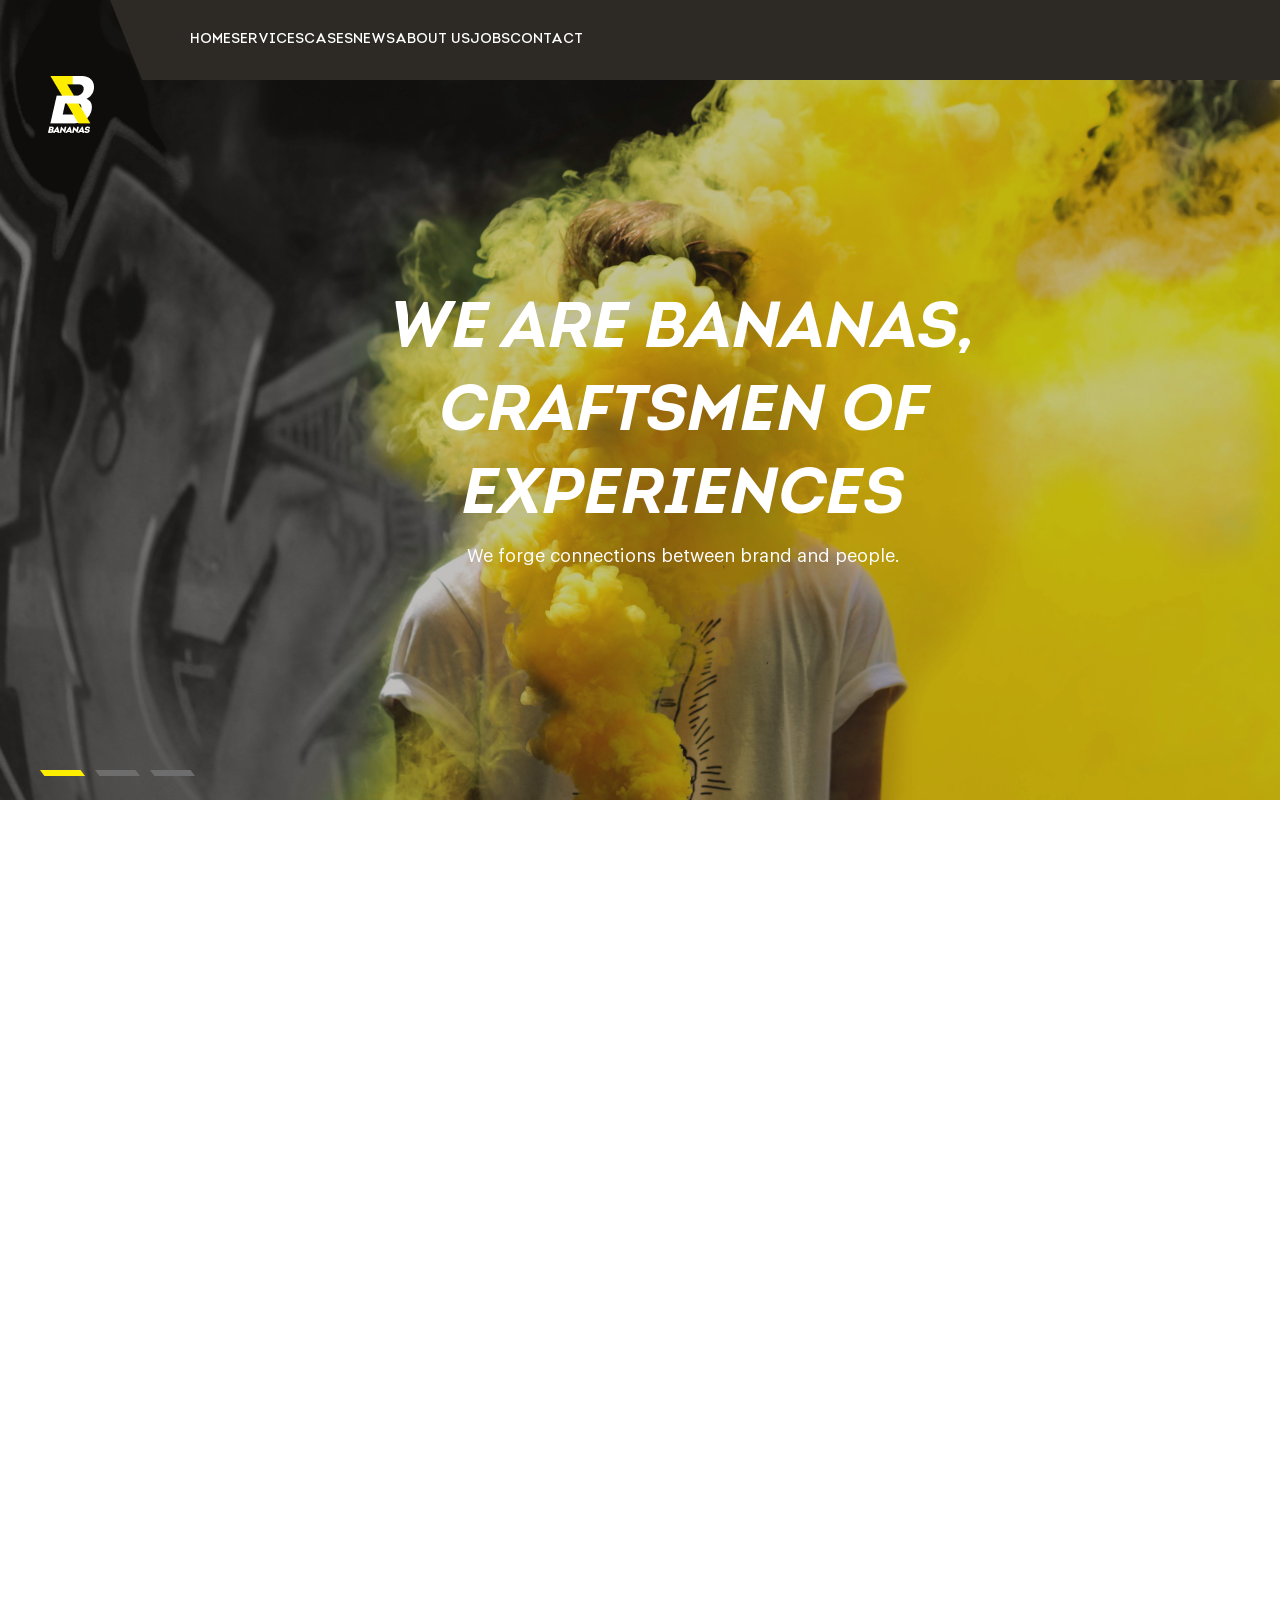
==== dev/pages/index.html @ ece738bb "fixed main slider" ====
<!DOCTYPE html>
<html lang="ru">
  <head>
    <meta charset="utf-8">
    <meta name="viewport" content="width=device-width, initial-scale=1">
    <!--meta(name="theme-color" content="#80a535")-->
    <link rel="shortcut icon" href="img/favicon.png" type="image/png">
    <!--link(rel="icon" type="image/png" href="../img/favicons/16x16.png" sizes="16x16")-->
    <!--link(rel="icon" type="image/png" href="../img/favicons/32x32.png" sizes="32x32")-->
    <!--link(rel="icon" type="image/png" href="../img/favicons/96x96.png" sizes="96x96")-->
    <title>Page</title>
    <!--link(rel='stylesheet', href='../styles/bootstrap.css')-->
    <link rel="stylesheet" href="../styles/normalize.css">
    <link rel="stylesheet" href="../styles/style.css">
    <!-- HTML5 Shim and Respond.js IE8 support of HTML5 elements and media queries-->
    <!-- WARNING: Respond.js doesn't work if you view the page via file://-->
    <!--if lt IE 9-->
    <!--script(src='https://oss.maxcdn.com/libs/html5shiv/3.7.0/html5shiv.js')-->
    <!--script(src='https://oss.maxcdn.com/libs/respond.js/1.4.2/respond.min.js')-->
  </head>
  <body>
    <!-- header-->
    <header class="header">
      <!-- container-->
      <div class="container">
        <!-- logo space-->
        <div class="header__logo-space">
          <!-- logotype--><a class="logo header__logo" href="#" title=""><img src="../img/logo.png" alt="@@"></a>
        </div>
        <!-- nav space-->
        <div class="header__nav-space">
          <!-- nav btn space-->
          <div class="header__nav-button-space">
            <!-- navigation-->
            <nav class="header__nav">
              <ul>
                <li><a href="#" title="">Home</a></li>
                <li><a href="#" title="">Services</a></li>
                <li><a href="#" title="">Cases</a></li>
                <li><a href="#" title="">News</a></li>
                <li><a href="#" title="">About us</a></li>
                <li><a href="#" title="">Jobs</a></li>
                <li><a href="#" title="">Contact</a></li>
              </ul>
            </nav>
          </div>
        </div>
      </div>
    </header>
    <!-- /header-->
    <!-- main slider-->
    <div class="main-slider">
      <div class="scroll-down-container">
        <div class="container">
          <!-- scroll down-->
          <div class="scroll-down"><span></span>
            <p>Scroll down</p>
          </div>
        </div>
      </div>
      <!-- main slider container-->
      <div class="container">
        <ul class="main-slider__container">
          <!-- item-->
          <li>
            <!-- mask-->
            <div class="main-slider__container__mask">
              <h2>WE ARE BANANAS,<br/>CRAFTSMEN OF<br/>EXPERIENCES</h2>
              <p>We forge connections between brand and people.</p>
            </div>
          </li>
          <!-- item-->
          <li>
            <!-- mask-->
            <div class="main-slider__container__mask">
              <h2>Lorem ipsum dorem<br/>Dorem Dorem</br>Lorem</h2>
              <p>Description</p>
            </div>
          </li>
          <!-- item-->
          <li>
            <!-- mask-->
            <div class="main-slider__container__mask">
              <h2>WE ARE BANANAS,<br/>CRAFTSMEN OF<br/>EXPERIENCES</h2>
              <p>We forge connections between brand and people.</p>
            </div>
          </li>
        </ul>
      </div>
    </div>
    <!-- /main slider-->
    <div class="container" style="height: 90vh;"></div>
    <!-- scripts-->
    <script src="../js/jquery-3.2.1.min.js"></script>
    <script src="../js/responsiveslides.min.js"></script>
    <script src="../js/jquery.bpopup.min.js"></script>
    <script src="../js/scripts.js"></script>
    <!-- / scripts-->
  </body>
</html>
---- dev/styles/style.css ----
@import '../styles/fonts.css';
h2,
p {
  margin: 0;
  padding: 0;
}
.icon {
  font-family: 'bananas' !important;
  speak: none;
  font-style: normal;
  font-weight: normal;
  font-variant: normal;
  text-transform: none;
  line-height: 1;
  -webkit-font-smoothing: antialiased;
  -moz-osx-font-smoothing: grayscale;
}
.icon-arrow:before {
  content: "\e900";
  color: #fff;
}
.icon-events:before {
  content: "\e901";
  color: #ffed00;
}
.icon-festivals:before {
  content: "\e902";
  color: #ffed00;
}
.icon-foodtruck:before {
  content: "\e903";
  color: #ffed00;
}
.icon-hospitality:before {
  content: "\e904";
  color: #ffed00;
}
.icon-instoreactivation:before {
  content: "\e905";
  color: #ffed00;
}
.icon-merchandising:before {
  content: "\e906";
  color: #ffed00;
}
.icon-mia:before {
  content: "\e907";
  color: #ffed00;
}
.icon-ontraid:before {
  content: "\e908";
  color: #ffed00;
}
.icon-photo-activation:before {
  content: "\e909";
  color: #ffed00;
}
.icon-plus:before {
  content: "\e90a";
  color: #ffed00;
}
.icon-popup:before {
  content: "\e90b";
  color: #ffed00;
}
.icon-sampling:before {
  content: "\e90c";
  color: #ffed00;
}
a,
a:hover {
  transition: all 0.5s ease-in-out;
}
body {
  cursor: default;
  overflow-x: hidden !important;
}
a {
  cursor: pointer;
}
p {
  font: 16px 'Intro Bold';
}
.container {
  position: relative;
  margin: 0 auto !important;
  width: 1366px !important;
}
.header {
  position: absolute;
  width: 100%;
  height: 80px;
  z-index: 13;
}
.logo {
  position: absolute;
  margin-top: 76px;
  margin-left: 48px;
  width: 50px;
  z-index: 14;
}
.logo img {
  display: block;
  width: 46px;
  height: 57px;
}
.header__logo-space {
  float: left;
  width: 110px;
  height: 80px;
}
.header__nav-button-space {
  float: left;
  width: 1256px;
}
.header__nav-space {
  margin-left: 110px;
  position: absolute;
  width: 100vw;
  height: 80px;
  z-index: 19;
  background: #2d2a26;
  -webkit-clip-path: polygon(0 0, 100% 0, 100% 100%, 2.5% 100%);
  clip-path: polygon(0 0, 100% 0, 100% 100%, 2.5% 100%);
}
.header__nav {
  height: 80px;
}
.header__nav ul {
  list-style: none;
  padding: 0;
  margin: 0;
  padding-left: 80px;
}
.header__nav ul li a,
.header__nav ul li a:hover {
  display: block;
  float: left;
  height: 80px;
  font: 14px 'Intro';
  text-transform: uppercase;
  color: #fff;
  text-decoration: none;
  line-height: 80px;
}
.main-slider {
  width: 100%;
  position: relative;
  height: 800px;
  overflow: hidden;
  background: #000 url('../img/slide-1.png') no-repeat center;
  background-size: cover;
}
.main-slider__container {
  width: 1366px;
  position: relative;
  height: 800px;
  overflow: hidden;
  margin: 0;
  padding: 0;
  list-style: none;
  -webkit-padding-start: 0;
}
.main-slider__container li {
  width: 100%;
}
.main-slider__container li img {
  margin: 0 auto;
  margin-top: -200px;
  display: block;
}
.main-slider__container__mask {
  margin: 290px 0 0 0;
  width: 100%;
  height: auto;
  text-align: center;
  color: #fff;
}
.main-slider__container__mask h2 {
  font: 64px 'Intro Bold';
  line-height: 83px;
  text-transform: uppercase;
}
.main-slider__container__mask p {
  font: 18px 'Graphik';
  line-height: 34px;
}
.scroll-down {
  right: 0;
  height: 14px;
  transform: rotate(-90deg);
  position: absolute;
}
.scroll-down p {
  float: left;
  font: 14px 'Intro';
  line-height: 16px;
  color: #fff;
}
.scroll-down span {
  margin: 8px 13px 0 0;
  float: left;
  display: block;
  width: 20px;
  height: 1px;
  background: #fff;
}
.scroll-down-container {
  bottom: 0;
  height: 90px;
  width: 100%;
  position: absolute;
  z-index: 10;
}
ul.rslides1_tabs {
  position: absolute;
  margin: -30px 0 0 0;
  width: 170px;
  height: 6px;
  z-index: 11;
  list-style: none;
}
ul.rslides1_tabs li {
  margin-right: 10px;
  float: left;
  width: 45px;
  height: 6px;
  background: #6e6d6d;
  -webkit-clip-path: polygon(0 0, 90% 0, 100% 100%, 10% 100%);
  clip-path: polygon(0 0, 90% 0, 100% 100%, 10% 100%);
}
ul.rslides1_tabs li a,
ul.rslides1_tabs li a:hover {
  display: block;
  width: 45px;
  height: 6px;
  background: 0;
  text-indent: -999999px;
  overflow: hidden;
}
ul.rslides1_tabs .rslides_here {
  float: left;
}
ul.rslides1_tabs .rslides_here a,
ul.rslides1_tabs .rslides_here a:hover {
  display: block;
  width: 45px;
  height: 6px;
  background: #FFED00;
  text-indent: -999999px;
  overflow: hidden;
}
/*
LESS variables are information about icon's compiled state, stored under its original file name

.icon-home {
  width: @icon-home-width;
}

The large array-like variables contain all information about a single icon
@icon-home: x y offset_x offset_y width height total_width total_height image_path name;

At the bottom of this section, we provide information about the spritesheet itself
@spritesheet: width height image @spritesheet-sprites;
*/
/*
The provided classes are intended to be used with the array-like variables

.icon-home {
  .sprite-width(@icon-home);
}
.icon-email {
  .sprite(@icon-email);
}

Example usage in HTML:

`display: block` sprite:
<div class="icon-home"></div>

To change `display` (e.g. `display: inline-block;`), we suggest using a common CSS class:

// CSS
.icon {
  display: inline-block;
}

// HTML
<i class="icon icon-home"></i>
*/
/*
The `.sprites` mixin generates identical output to the CSS template
  but can be overridden inside of LESS

This must be run when you have at least 2 sprites.
  If run with a single sprite, then there will be reference errors.

.sprites(@spritesheet-sprites);
*/
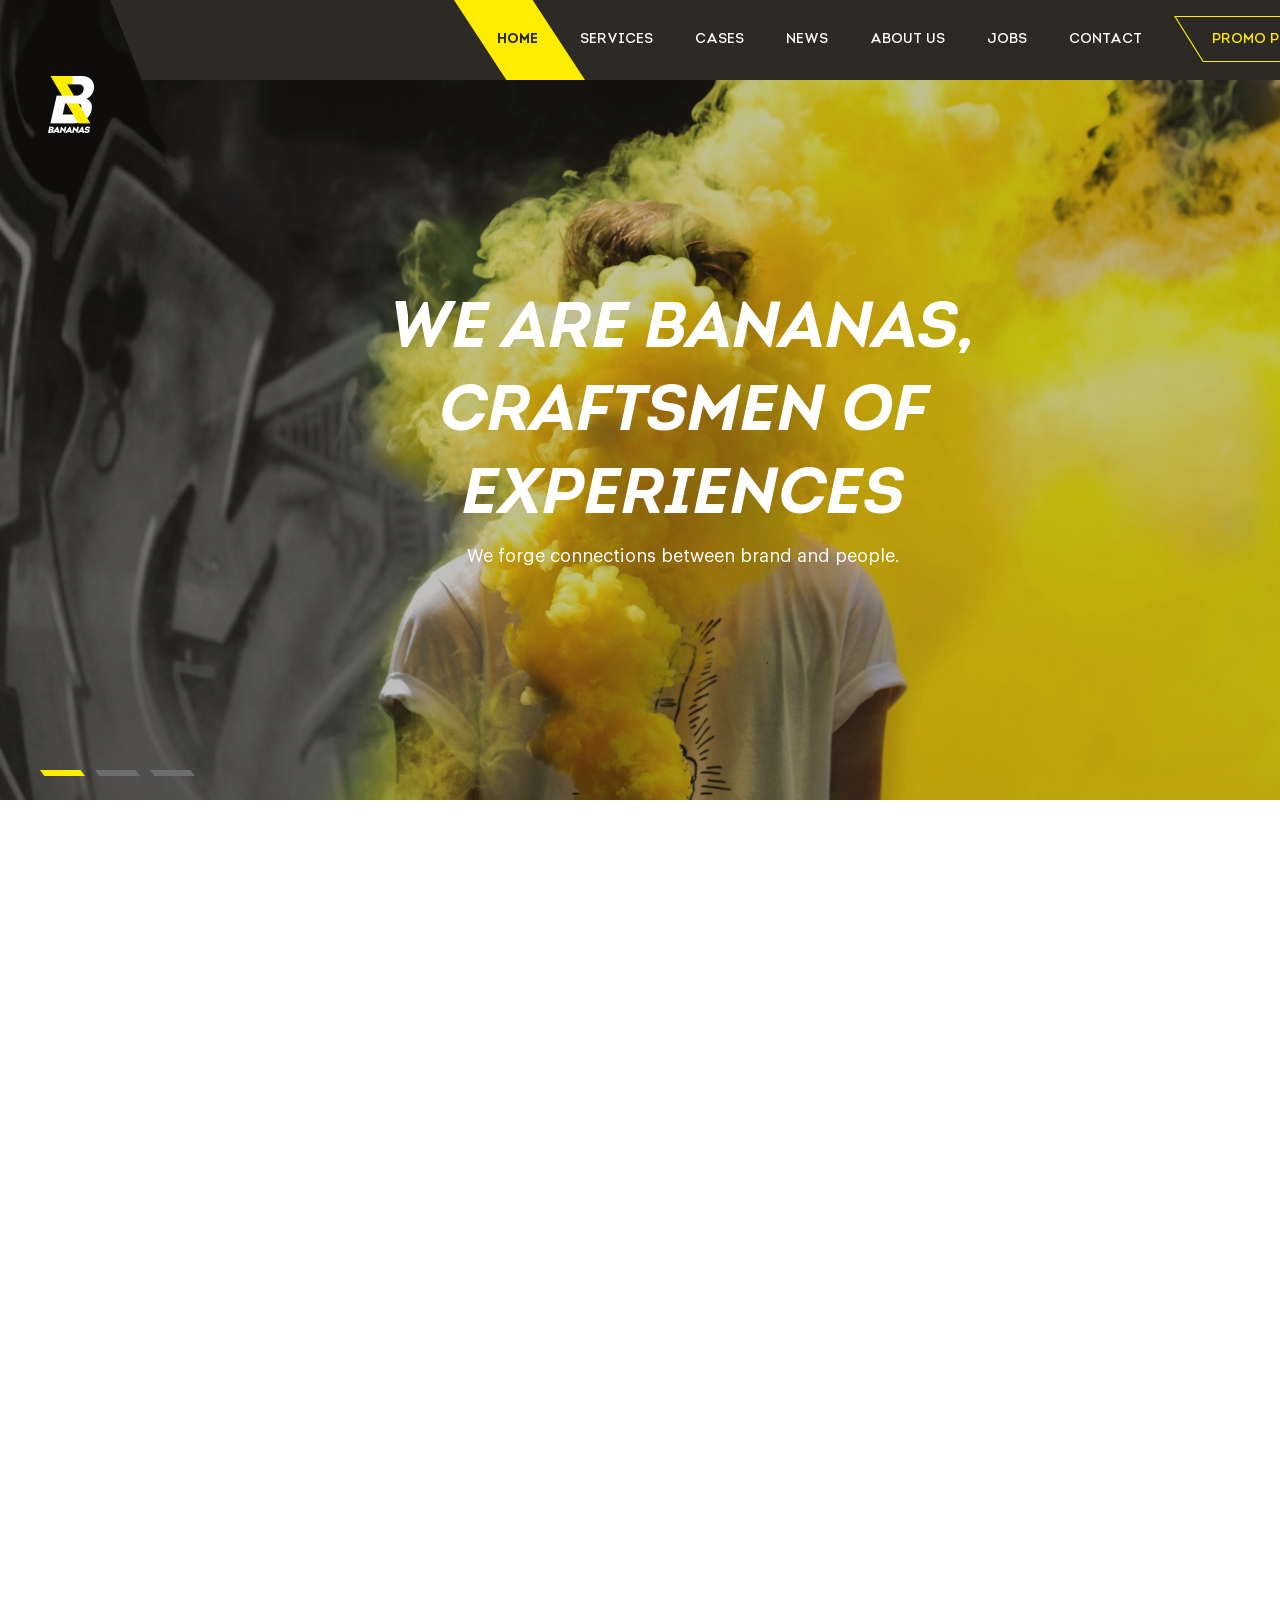
==== commit 65fea80a: "fixed header" ====
--- a/dev/pages/index.html
+++ b/dev/pages/index.html
@@ -31,10 +31,11 @@
         <div class="header__nav-space">
           <!-- nav btn space-->
           <div class="header__nav-button-space">
+            <!-- button--><a class="button button-grey header__nav-button-space__promo" href="#" title=""></a>
             <!-- navigation-->
             <nav class="header__nav">
               <ul>
-                <li><a href="#" title="">Home</a></li>
+                <li><a class="nav-active" href="#" title="">Home</a></li>
                 <li><a href="#" title="">Services</a></li>
                 <li><a href="#" title="">Cases</a></li>
                 <li><a href="#" title="">News</a></li>
@@ -73,16 +74,16 @@
           <li>
             <!-- mask-->
             <div class="main-slider__container__mask">
-              <h2>Lorem ipsum dorem<br/>Dorem Dorem</br>Lorem</h2>
-              <p>Description</p>
+              <h2>Lorem ipsum dolor sit amet,<br/>consectetur adipiscing</br>elit</h2>
+              <p>Donec vestibulum enim ac eros luctus scelerisque.</p>
             </div>
           </li>
           <!-- item-->
           <li>
             <!-- mask-->
             <div class="main-slider__container__mask">
-              <h2>WE ARE BANANAS,<br/>CRAFTSMEN OF<br/>EXPERIENCES</h2>
-              <p>We forge connections between brand and people.</p>
+              <h2>Curabitur<br/>tincidunt rutrum<br/>libero</h2>
+              <p>Suspendisse ut consectetur sapien.</p>
             </div>
           </li>
         </ul>
--- a/dev/styles/style.css
+++ b/dev/styles/style.css
@@ -68,8 +68,9 @@
   color: #ffed00;
 }
 a,
-a:hover {
-  transition: all 0.5s ease-in-out;
+a:hover,
+.header__nav-button-space__promo:before {
+  transition: all 0.5s ease-in-out !important;
 }
 body {
   cursor: default;
@@ -86,6 +87,21 @@
   margin: 0 auto !important;
   width: 1366px !important;
 }
+.button {
+  display: inline-block;
+}
+body *::-moz-selection {
+  background: #FFED00;
+  color: #2d2a26;
+}
+body *::-webkit-selection {
+  background: #FFED00;
+  color: #2d2a26;
+}
+body *::selection {
+  background: #FFED00;
+  color: #2d2a26;
+}
 .header {
   position: absolute;
   width: 100%;
@@ -124,6 +140,8 @@
   clip-path: polygon(0 0, 100% 0, 100% 100%, 2.5% 100%);
 }
 .header__nav {
+  float: right;
+  width: 800px;
   height: 80px;
 }
 .header__nav ul {
@@ -134,6 +152,8 @@
 }
 .header__nav ul li a,
 .header__nav ul li a:hover {
+  padding: 0 47px 0 43px;
+  margin-right: -48px;
   display: block;
   float: left;
   height: 80px;
@@ -142,6 +162,48 @@
   color: #fff;
   text-decoration: none;
   line-height: 80px;
+  -webkit-clip-path: polygon(0 0, 60% 0, 100% 100%, 40% 100%);
+  clip-path: polygon(0 0, 60% 0, 100% 100%, 40% 100%);
+}
+.header__nav ul li a:hover,
+.header__nav ul li a:hover:hover {
+  color: #FFED00;
+}
+.nav-active {
+  -webkit-clip-path: polygon(0 0, 60% 0, 100% 100%, 40% 100%);
+  clip-path: polygon(0 0, 60% 0, 100% 100%, 40% 100%);
+  color: #2d2a26 !important;
+  background: #FFED00;
+  font-weight: bold !important;
+}
+.header__nav-button-space__promo {
+  margin-top: 16px;
+  float: right;
+  width: 192px;
+  height: 46px;
+  background: #FFED00;
+  -webkit-clip-path: polygon(0 0, 85% 0, 100% 100%, 15% 100%);
+  clip-path: polygon(0 0, 85% 0, 100% 100%, 15% 100%);
+}
+.header__nav-button-space__promo:before {
+  position: absolute;
+  margin: 1px 1px 1px 1px;
+  display: block;
+  width: 190px;
+  height: 44px;
+  background: #2d2a26;
+  content: "Promo portal";
+  -webkit-clip-path: polygon(0.5% 0, 85% 0, 99.5% 100%, 15% 100%);
+  clip-path: polygon(0.5% 0, 85% 0, 99.5% 100%, 15% 100%);
+  font: 14px 'Intro';
+  color: #FFED00;
+  text-align: center;
+  line-height: 45px;
+  text-transform: uppercase;
+}
+.header__nav-button-space__promo:hover:before {
+  color: #2d2a26;
+  background: #FFED00;
 }
 .main-slider {
   width: 100%;
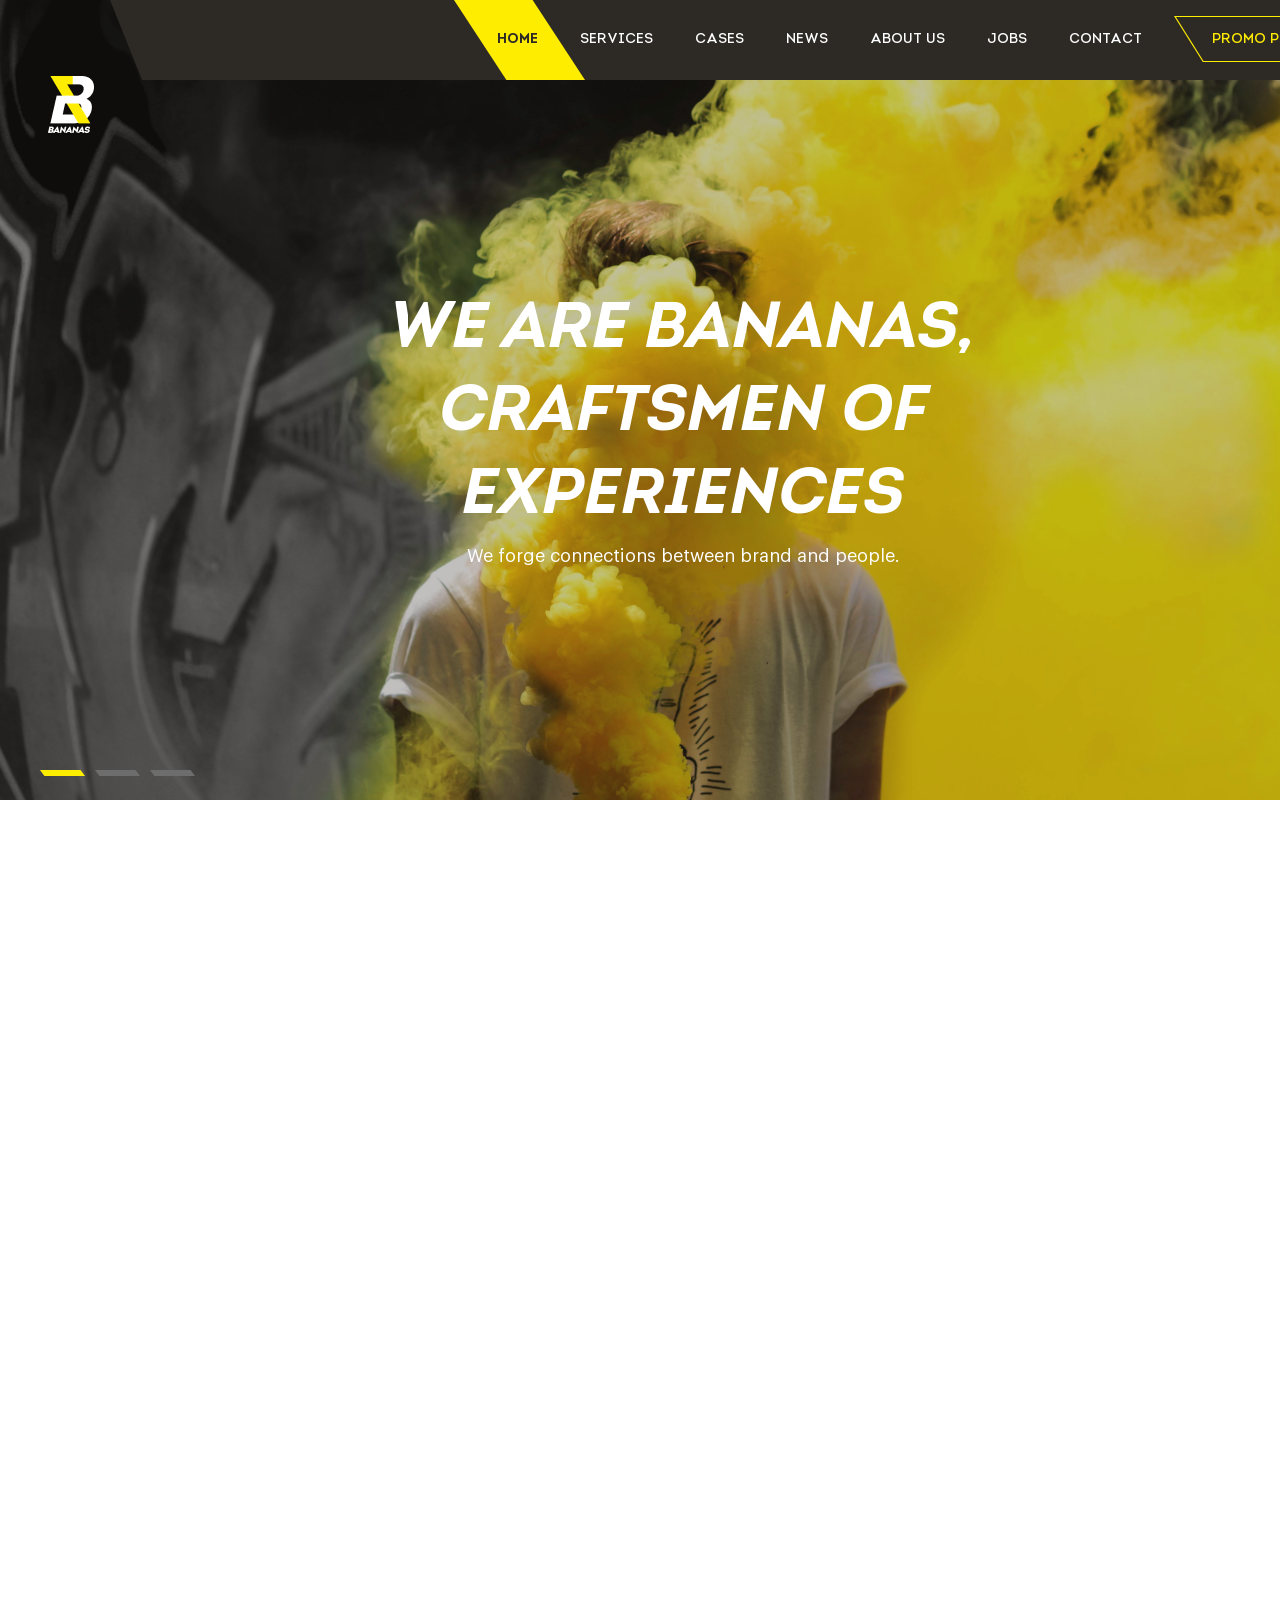
==== commit 27fe1157: "added animation header" ====
--- a/dev/pages/index.html
+++ b/dev/pages/index.html
@@ -54,8 +54,10 @@
       <div class="scroll-down-container">
         <div class="container">
           <!-- scroll down-->
-          <div class="scroll-down"><span></span>
-            <p>Scroll down</p>
+          <div class="scroll-down">
+            <div class="scroll-down__element scroll-down_animated"><span></span>
+              <p>Scroll down</p>
+            </div>
           </div>
         </div>
       </div>
@@ -93,6 +95,7 @@
     <div class="container" style="height: 90vh;"></div>
     <!-- scripts-->
     <script src="../js/jquery-3.2.1.min.js"></script>
+    <script src="../js/jquery-ui.min.js"></script>
     <script src="../js/responsiveslides.min.js"></script>
     <script src="../js/jquery.bpopup.min.js"></script>
     <script src="../js/scripts.js"></script>
--- a/dev/styles/style.css
+++ b/dev/styles/style.css
@@ -69,7 +69,8 @@
 }
 a,
 a:hover,
-.header__nav-button-space__promo:before {
+.header__nav-button-space__promo:before,
+.header {
   transition: all 0.5s ease-in-out !important;
 }
 body {
@@ -103,10 +104,21 @@
   color: #2d2a26;
 }
 .header {
-  position: absolute;
+  top: 0;
+  position: fixed;
   width: 100%;
   height: 80px;
   z-index: 13;
+}
+.header_fixed {
+  position: fixed;
+  top: 0;
+  background: #2d2a26;
+}
+.header_absolute {
+  position: fixed;
+  top: 0;
+  background: #2d2a26;
 }
 .logo {
   position: absolute;
@@ -119,6 +131,9 @@
   display: block;
   width: 46px;
   height: 57px;
+}
+.header__logo-to-scroll {
+  margin-top: 12px !important;
 }
 .header__logo-space {
   float: left;
@@ -248,18 +263,18 @@
   line-height: 34px;
 }
 .scroll-down {
-  right: 0;
+  right: -23px;
   height: 14px;
-  transform: rotate(-90deg);
-  position: absolute;
-}
-.scroll-down p {
+  -webkit-transform: rotate(-90deg);
+  position: absolute;
+}
+.scroll-down__element p {
   float: left;
   font: 14px 'Intro';
   line-height: 16px;
   color: #fff;
 }
-.scroll-down span {
+.scroll-down__element span {
   margin: 8px 13px 0 0;
   float: left;
   display: block;
@@ -268,11 +283,35 @@
   background: #fff;
 }
 .scroll-down-container {
-  bottom: 0;
+  bottom: 0px;
   height: 90px;
   width: 100%;
   position: absolute;
   z-index: 10;
+}
+.scroll-down_animated {
+  -webkit-animation: slide-left 0.5s steps(35, end) 20 alternate both;
+  animation: slide-left 0.5s steps(35, end) 20 alternate both;
+}
+@-webkit-keyframes slide-left {
+  0% {
+    -webkit-transform: translateX(0);
+    transform: translateX(0);
+  }
+  100% {
+    -webkit-transform: translateX(-15px);
+    transform: translateX(-15px);
+  }
+}
+@keyframes slide-left {
+  0% {
+    -webkit-transform: translateX(0);
+    transform: translateX(0);
+  }
+  100% {
+    -webkit-transform: translateX(-15px);
+    transform: translateX(-15px);
+  }
 }
 ul.rslides1_tabs {
   position: absolute;
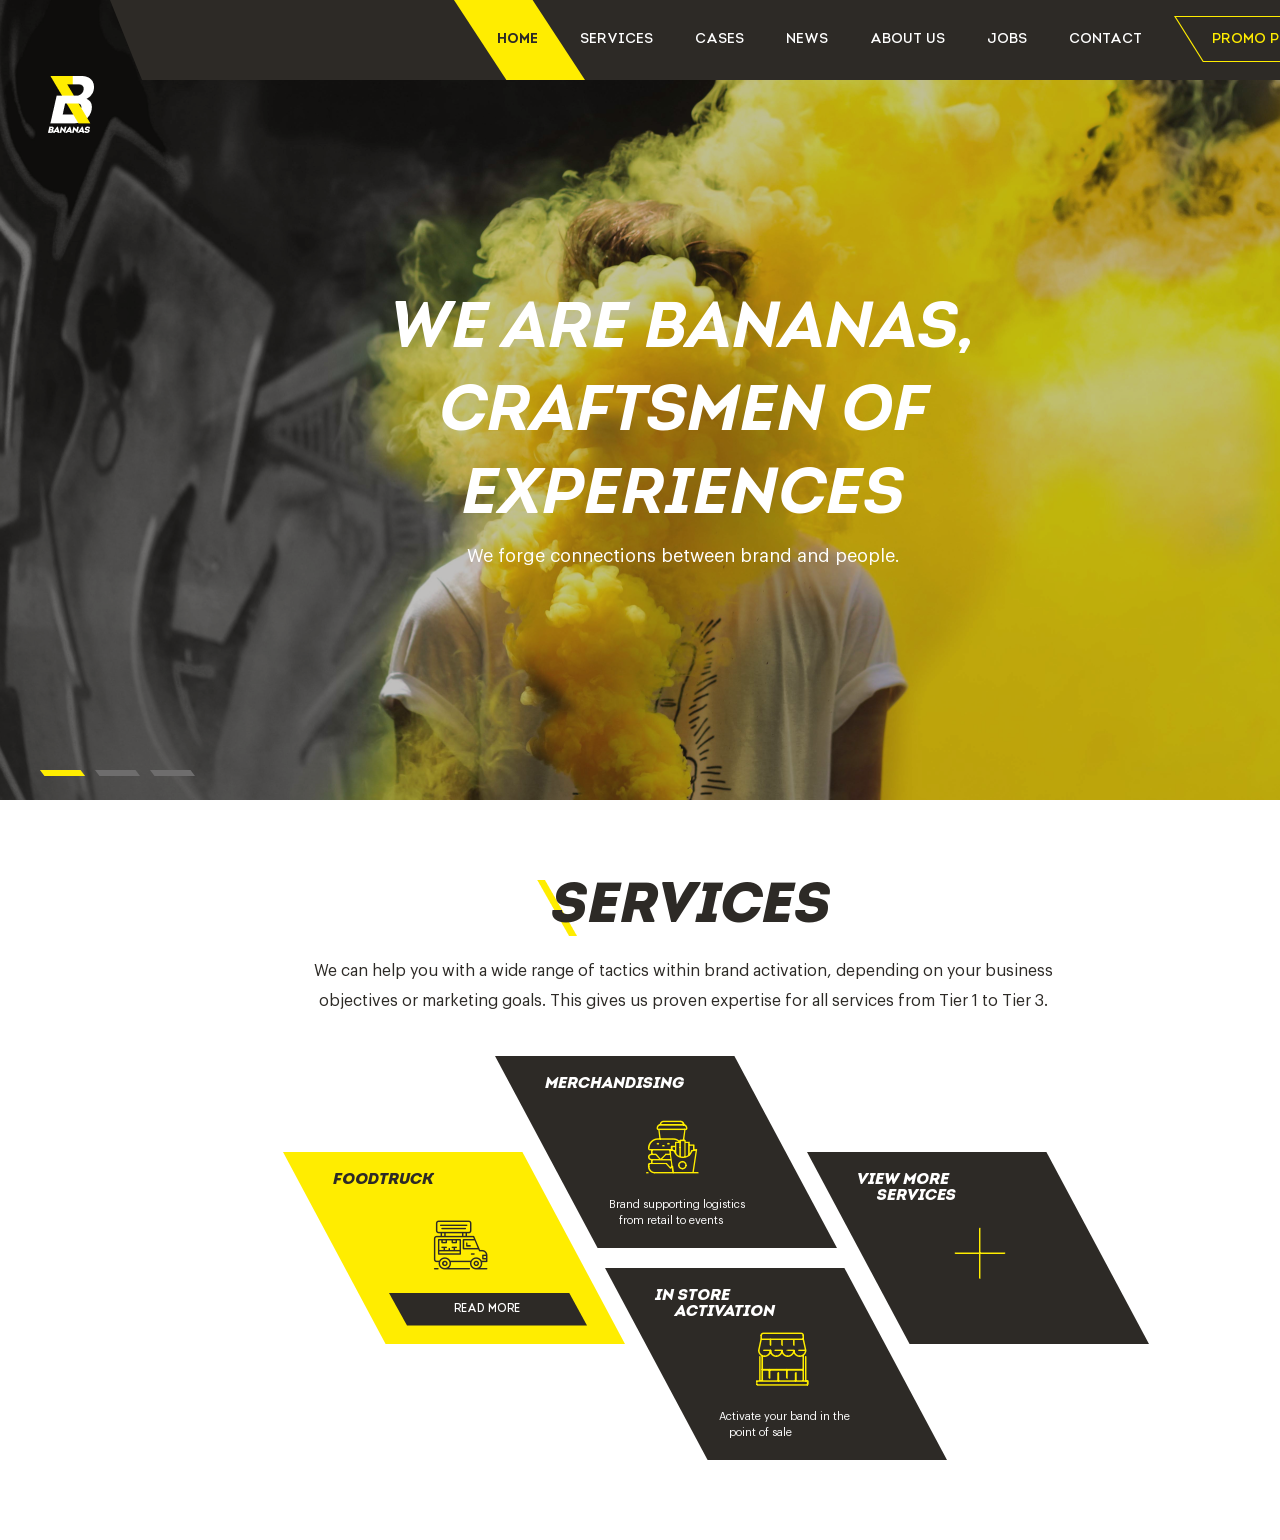
==== commit 4efd35ef: "added block services" ====
--- a/dev/pages/index.html
+++ b/dev/pages/index.html
@@ -92,10 +92,181 @@
       </div>
     </div>
     <!-- /main slider-->
-    <div class="container" style="height: 90vh;"></div>
+    <!-- services-->
+    <div class="services">
+      <!-- container-->
+      <div class="container service-middle">
+        <!-- title block-->
+        <h3 class="title-block">Services</h3>
+        <!-- description block-->
+        <p class="description-block">We can help you with a wide range of tactics within brand activation, depending on your business objectives or marketing goals. This gives us proven expertise for all services from Tier 1 to Tier 3.</p>
+        <!-- services items small-->
+        <div class="services-items contentSmall">
+          <!-- column-->
+          <div class="services-items__column">
+            <!-- item-->
+            <div class="services-items__column__item services-items__one services-items__column__item_active">
+              <!-- content-->
+              <div class="services-items__content">
+                <h4>Foodtruck</h4>
+                <div class="icon icon-foodtruck"></div><a href="#" title="">Read more</a>
+              </div>
+            </div>
+          </div>
+          <!-- column-->
+          <div class="services-items__column">
+            <!-- item-->
+            <div class="services-items__column__item">
+              <!-- content-->
+              <div class="services-items__content">
+                <h4>MERCHANDISING</h4>
+                <div class="icon icon-merchandising"></div>
+                <p>Brand supporting logistics <span>from retail to events</span></p>
+              </div>
+            </div>
+            <!-- item-->
+            <div class="services-items__column__item services-items__two">
+              <!-- content-->
+              <div class="services-items__content">
+                <h4>In store <br/> <span>activation</span></h4>
+                <div class="icon icon-instoreactivation"></div>
+                <p>Activate your band in the <br/><span>point of sale</span></p>
+              </div>
+            </div>
+          </div>
+          <!-- column-->
+          <div class="services-items__column">
+            <!-- item-->
+            <div class="services-items__column__item services-items__three more">
+              <!-- content-->
+              <div class="services-items__content">
+                <h4>View more <br/> <span>services</span></h4>
+                <div class="icon icon-plus">  </div>
+              </div>
+            </div>
+          </div>
+        </div>
+        <!-- services items big-->
+        <div class="services-items contentBig">
+          <!-- column-->
+          <div class="services-items__column services-items__column-hosp">
+            <!-- item-->
+            <div class="services-items__column__item services-items__one">
+              <!-- content-->
+              <div class="services-items__content">
+                <h4>Hospitality</h4>
+                <div class="icon icon-hospitality"></div>
+                <p>The right people for all <br/><span>events and hospitality</span></p>
+              </div>
+            </div>
+          </div>
+          <!-- column-->
+          <div class="services-items__column services-items__column-mia">
+            <!-- item-->
+            <div class="services-items__column__item services-items__one">
+              <!-- content-->
+              <div class="services-items__content">
+                <h4>MIA</h4>
+                <div class="icon icon-mia"></div>
+                <p>The mobile activation on wheels<br/><span>for maximum coverage</span></p>
+              </div>
+            </div>
+          </div>
+          <!-- column-->
+          <div class="services-items__column">
+            <!-- item-->
+            <div class="services-items__column__item services-items__one services-items__column__item_active">
+              <!-- content-->
+              <div class="services-items__content">
+                <h4>Foodtruck</h4>
+                <div class="icon icon-foodtruck"></div><a href="#" title="">Read more</a>
+              </div>
+            </div>
+            <!-- item-->
+            <div class="services-items__column__item services-items__festivals">
+              <!-- content-->
+              <div class="services-items__content">
+                <h4>Festivals</h4>
+                <div class="icon icon-festivals"></div>
+                <p>Connect with people in<br/><span>a festive way</span></p>
+              </div>
+            </div>
+            <!-- item-->
+            <div class="services-items__column__item services-items__popup">
+              <!-- content-->
+              <div class="services-items__content">
+                <h4>Popup</h4>
+                <div class="icon icon-popup"></div>
+                <p>Create an immersive <br/><span>in a temporary setting</span></p>
+              </div>
+            </div>
+            <!-- item-->
+            <div class="services-items__column__item services-items__ontraid">
+              <!-- content-->
+              <div class="services-items__content">
+                <h4>Ontraid</h4>
+                <div class="icon icon-ontraid"></div>
+                <p>Activate your band in the<br/><span>point of sale</span></p>
+              </div>
+            </div>
+          </div>
+          <!-- column-->
+          <div class="services-items__column">
+            <!-- item-->
+            <div class="services-items__column__item">
+              <!-- content-->
+              <div class="services-items__content">
+                <h4>MERCHANDISING</h4>
+                <div class="icon icon-merchandising"></div>
+                <p>Brand supporting logistics <span>from retail to events</span></p>
+              </div>
+            </div>
+            <!-- item-->
+            <div class="services-items__column__item services-items__two">
+              <!-- content-->
+              <div class="services-items__content">
+                <h4>Events</h4>
+                <div class="icon icon-events"></div>
+                <p>Create your own custom event<br/><span>for all your shareholders</span></p>
+              </div>
+            </div>
+            <!-- item-->
+            <div class="services-items__column__item services-items__sampling">
+              <!-- content-->
+              <div class="services-items__content">
+                <h4>Sampling</h4>
+                <div class="icon icon-sampling"></div>
+                <p>Create brand preference<br/><span>having people taste your</span></p>
+              </div>
+            </div>
+          </div>
+          <!-- column-->
+          <div class="services-items__column">
+            <!-- item-->
+            <div class="services-items__column__item services-items__three">
+              <!-- content-->
+              <div class="services-items__content">
+                <h4>In store <br/> <span>activation</span></h4>
+                <div class="icon icon-instoreactivation"></div>
+                <p>Activate your band in the <br/><span>point of sale</span></p>
+              </div>
+            </div>
+            <!-- item-->
+            <div class="services-items__column__item services-items__photo">
+              <!-- content-->
+              <div class="services-items__content">
+                <h4>Photo <br/> <span>activation</span></h4>
+                <div class="icon icon-photo-activation"></div>
+                <p>Capture memorable moments <br/><span>to share online</span></p>
+              </div>
+            </div>
+          </div>
+        </div>
+      </div>
+    </div>
+    <!-- /services-->
     <!-- scripts-->
     <script src="../js/jquery-3.2.1.min.js"></script>
-    <script src="../js/jquery-ui.min.js"></script>
     <script src="../js/responsiveslides.min.js"></script>
     <script src="../js/jquery.bpopup.min.js"></script>
     <script src="../js/scripts.js"></script>
--- a/dev/styles/style.css
+++ b/dev/styles/style.css
@@ -70,10 +70,12 @@
 a,
 a:hover,
 .header__nav-button-space__promo:before,
-.header {
+.header,
+.services-items__column__item {
   transition: all 0.5s ease-in-out !important;
 }
 body {
+  background: #E5E5E5;
   cursor: default;
   overflow-x: hidden !important;
 }
@@ -101,6 +103,28 @@
 }
 body *::selection {
   background: #FFED00;
+  color: #2d2a26;
+}
+.title-block {
+  margin-top: 80px;
+  margin-bottom: 20px;
+  padding-left: 16px;
+  display: inline-block;
+  width: auto;
+  text-align: center;
+  font: 56px 'Intro Black';
+  font-weight: bold;
+  font-style: italic;
+  color: #2d2a26;
+  text-transform: uppercase;
+  background: url('../img/decoration.png') no-repeat left;
+}
+.description-block {
+  margin: 0 auto;
+  margin-bottom: 40px;
+  width: 754px;
+  font: 16px 'Graphik';
+  line-height: 30px;
   color: #2d2a26;
 }
 .header {
@@ -351,6 +375,150 @@
   text-indent: -999999px;
   overflow: hidden;
 }
+.services {
+  padding-bottom: 60px;
+  height: auto;
+  background: #fff;
+  overflow: hidden;
+}
+.service-middle {
+  text-align: center !important;
+}
+.services-items {
+  width: 1060px;
+  padding: 0 20px;
+  list-style: none;
+  margin: 0 auto;
+  height: auto;
+}
+.services-items__column {
+  display: block;
+  float: left;
+  width: 342px;
+}
+.services-items__column__item {
+  margin-left: 0px;
+  width: 342px;
+  height: 192px;
+  background: #2d2a26;
+  margin-bottom: 20px;
+  -webkit-clip-path: polygon(0 0, 70% 0, 100% 100%, 30% 100%);
+  clip-path: polygon(0 0, 70% 0, 100% 100%, 30% 100%);
+  color: #fff;
+}
+.services-items__column__item_active {
+  background: #FFED00;
+  color: #2d2a26;
+}
+.services-items__column__item_active .services-items__content {
+  color: #2d2a26;
+}
+.services-items__column__item_active .services-items__content .icon:before {
+  color: #2d2a26 !important;
+}
+.services-items__column__item:hover {
+  background: #FFED00;
+  color: #2d2a26;
+}
+.services-items__column__item:hover .services-items__content {
+  color: #2d2a26;
+}
+.services-items__column__item:hover .services-items__content .icon:before {
+  color: #2d2a26 !important;
+}
+.services-items__content {
+  margin: 0px 0 0 0px;
+  width: 342px;
+  height: 192px;
+  overflow: hidden;
+}
+.services-items__content h4 {
+  position: absolute;
+  text-align: left;
+  margin: 20px 0 0 50px;
+  font: 16px 'Intro Black';
+  text-transform: uppercase;
+}
+.services-items__content h4 span {
+  padding-left: 20px;
+}
+.services-items__content p {
+  width: 170px;
+  margin: 0 0 0 114px;
+  text-align: left;
+  font: 11px 'Graphik';
+  line-height: 16px;
+}
+.services-items__content p span {
+  padding-left: 10px;
+}
+.services-items__content a,
+.services-items__content a:hover {
+  margin: 0px 0 0 104px;
+  display: block;
+  width: 200px;
+  height: 33px;
+  background: #2d2a26;
+  -webkit-clip-path: polygon(1% 1%, 91% 0, 100% 100%, 10% 100%);
+  clip-path: polygon(1% 1%, 91% 0, 100% 100%, 10% 100%);
+  font: 11px 'Intro';
+  color: #fff;
+  text-transform: uppercase;
+  text-decoration: none;
+  line-height: 33px;
+}
+.services-items__content a:hover,
+.services-items__content a:hover:hover {
+  text-decoration: underline;
+}
+.services-items__content .icon {
+  text-align: left !important;
+  margin: 64px 0 22px 150px;
+  font-size: 54.6px;
+}
+.services-items__content .icon-plus {
+  margin: 74px 0 0 130px;
+}
+.services-items__top {
+  margin-top: 96px;
+}
+.services-items__one {
+  margin-top: 96px;
+  margin-left: 130px;
+}
+.services-items__three {
+  margin-top: 96px;
+  margin-left: -30px;
+}
+.services-items__two {
+  margin-left: 110px;
+}
+.services-items__photo {
+  margin-left: 84px;
+}
+.services-items__sampling {
+  margin-left: 218px;
+}
+.services-items__festivals {
+  margin-left: 244px;
+}
+.services-items__popup {
+  margin-left: 354px;
+}
+.services-items__ontraid {
+  margin-left: 464px;
+}
+.services-items__column-hosp {
+  position: absolute;
+  margin: 330px 0 0 -84px;
+}
+.services-items__column-mia {
+  position: absolute;
+  margin: 536px 0 0 24px;
+}
+.more {
+  cursor: pointer;
+}
 /*
 LESS variables are information about icon's compiled state, stored under its original file name
 
